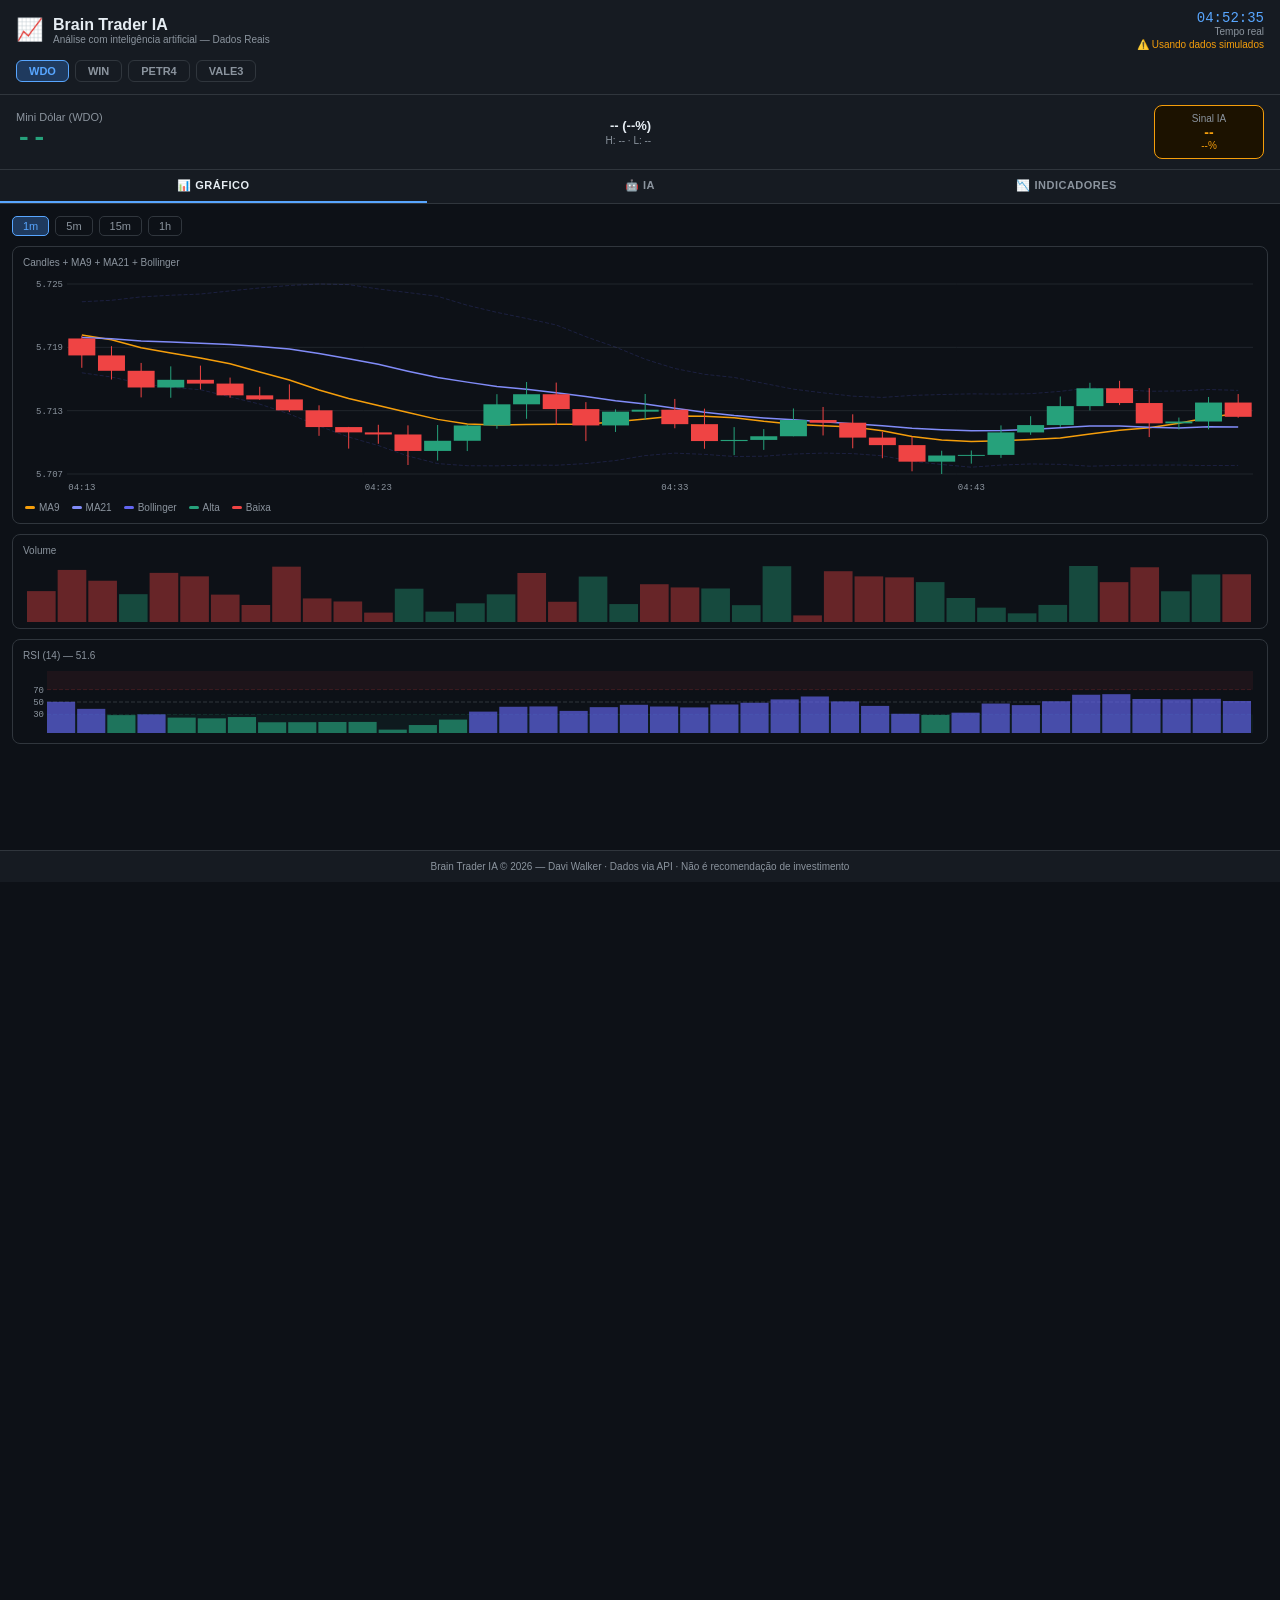
==== index.html @ 3c134b13 "Create index.html" ====
<!DOCTYPE html>
<html lang="pt-BR">
<head>
<meta charset="UTF-8">
<meta name="viewport" content="width=device-width, initial-scale=1.0">
<title>Brain Trader IA</title>
<style>
*{margin:0;padding:0;box-sizing:border-box;font-family:'Segoe UI',Arial,sans-serif;}
body{background:#0d1117;color:#e6edf3;min-height:100vh;display:flex;flex-direction:column;}

/* Header */
header{background:#161b22;border-bottom:1px solid #30363d;padding:10px 16px;}
.header-top{display:flex;align-items:center;justify-content:space-between;margin-bottom:10px;}
.logo{display:flex;align-items:center;gap:10px;}
.logo-title{font-weight:700;font-size:16px;}
.logo-sub{font-size:10px;color:#8b949e;}
.relogio{font-family:monospace;font-size:14px;color:#58a6ff;text-align:right;}
.relogio-sub{font-size:10px;color:#8b949e;}
.carregando{font-size:10px;color:#f59e0b;margin-top:2px;}

/* Ativos */
.ativos{display:flex;gap:6px;overflow-x:auto;padding-bottom:2px;}
.ativo-btn{padding:4px 12px;border-radius:6px;border:1px solid #30363d;background:transparent;color:#8b949e;font-size:11px;font-weight:600;cursor:pointer;white-space:nowrap;transition:all .15s;}
.ativo-btn.active{border-color:#58a6ff;background:#1f3a5e;color:#58a6ff;}

/* Preço */
.preco-bar{background:#161b22;border-bottom:1px solid #30363d;padding:10px 16px;display:flex;align-items:center;justify-content:space-between;flex-wrap:wrap;gap:8px;}
.preco-atual{font-size:26px;font-weight:800;font-family:monospace;}
.preco-diff{font-size:13px;font-weight:700;}
.preco-hl{font-size:10px;color:#8b949e;margin-top:2px;}
.sinal-badge{padding:7px 14px;border-radius:8px;text-align:center;border:1px solid;min-width:110px;}
.sinal-label{font-size:10px;color:#8b949e;}
.sinal-tipo{font-size:14px;font-weight:800;}
.sinal-forca{font-size:10px;}

/* Tabs */
.tabs{display:flex;border-bottom:1px solid #30363d;background:#161b22;}
.tab-btn{flex:1;padding:9px 4px;border:none;background:transparent;color:#8b949e;font-size:11px;font-weight:600;cursor:pointer;text-transform:uppercase;letter-spacing:.5px;border-bottom:2px solid transparent;transition:all .15s;}
.tab-btn.active{color:#e6edf3;border-bottom-color:#58a6ff;}

/* Content */
main{flex:1;padding:12px;overflow-y:auto;}
.tab-content{display:none;}
.tab-content.active{display:block;}

/* Chart */
.tf-row{display:flex;gap:6px;margin-bottom:10px;align-items:center;flex-wrap:wrap;}
.tf-btn{padding:3px 10px;border-radius:5px;border:1px solid #30363d;background:transparent;color:#8b949e;font-size:11px;cursor:pointer;transition:all .15s;}
.tf-btn.active{border-color:#58a6ff;background:#1f3a5e;color:#58a6ff;}
.chart-box{background:#0d1117;border-radius:8px;border:1px solid #30363d;padding:10px 6px 6px;margin-bottom:10px;}
.chart-title{font-size:10px;color:#8b949e;margin-bottom:6px;margin-left:4px;}
canvas{display:block;width:100%;}
.legend{display:flex;gap:12px;padding:4px 6px;flex-wrap:wrap;margin-top:4px;}
.leg-item{display:flex;align-items:center;gap:4px;font-size:10px;color:#8b949e;}
.leg-dot{width:10px;height:3px;border-radius:2px;display:inline-block;}

/* IA tab */
.sinal-card{border-radius:12px;padding:18px;text-align:center;border:2px solid;margin-bottom:12px;}
.sinal-main{font-size:36px;font-weight:900;letter-spacing:2px;margin:6px 0;}
.forca-bar-wrap{max-width:260px;margin:10px auto;}
.forca-label{display:flex;justify-content:space-between;font-size:10px;color:#8b949e;margin-bottom:4px;}
.forca-track{background:#21262d;border-radius:10px;height:8px;overflow:hidden;}
.forca-fill{height:100%;border-radius:10px;transition:width .5s;}
.sinal-motivo{font-size:11px;color:#8b949e;margin-top:8px;}

.entrada-grid{display:grid;grid-template-columns:1fr 1fr 1fr;gap:8px;margin-bottom:12px;}
.entrada-box{background:#161b22;border:1px solid #30363d;border-radius:10px;padding:12px;text-align:center;}
.entrada-label{font-size:10px;color:#8b949e;}
.entrada-val{font-size:13px;font-weight:700;font-family:monospace;margin-top:2px;}

.analise-card{background:#161b22;border:1px solid #30363d;border-radius:10px;padding:14px;margin-bottom:12px;}
.analise-title{font-weight:700;font-size:13px;margin-bottom:10px;}
.analise-row{display:flex;justify-content:space-between;border-bottom:1px solid #21262d;padding:7px 0;font-size:12px;}
.analise-row:last-child{border-bottom:none;}
.analise-key{color:#8b949e;}
.analise-val{font-weight:600;}

.aviso{background:#1c1200;border:1px solid #f59e0b40;border-radius:10px;padding:12px;}
.aviso-title{font-size:11px;color:#f59e0b;font-weight:600;margin-bottom:4px;}
.aviso-txt{font-size:11px;color:#8b949e;line-height:1.6;}

/* Indicadores tab */
.ind-title{font-weight:700;font-size:12px;color:#8b949e;text-transform:uppercase;letter-spacing:1px;margin-bottom:8px;}
.ind-row{background:#161b22;border:1px solid #30363d;border-radius:10px;padding:12px 14px;display:flex;align-items:center;justify-content:space-between;margin-bottom:8px;}
.ind-name{font-size:13px;font-weight:700;}
.ind-desc{font-size:11px;color:#8b949e;}
.ind-val{font-size:16px;font-weight:800;font-family:monospace;}
.sr-row{border-radius:10px;padding:12px 14px;display:flex;justify-content:space-between;align-items:center;margin-bottom:8px;border:1px solid;}

footer{background:#161b22;border-top:1px solid #30363d;padding:10px 16px;text-align:center;font-size:10px;color:#8b949e;}
</style>
</head>
<body>

<header>
  <div class="header-top">
    <div class="logo">
      <span style="font-size:22px">📈</span>
      <div>
        <div class="logo-title">Brain Trader IA</div>
        <div class="logo-sub">Análise com inteligência artificial — Dados Reais</div>
      </div>
    </div>
    <div>
      <div class="relogio" id="relogio">00:00:00</div>
      <div class="relogio-sub" style="text-align:right">Tempo real</div>
      <div class="carregando" id="status-api">Conectando...</div>
    </div>
  </div>
  <div class="ativos" id="ativos"></div>
</header>

<div class="preco-bar">
  <div>
    <div style="font-size:11px;color:#8b949e" id="ativo-label">Mini Dólar (WDO)</div>
    <div class="preco-atual" id="preco-atual" style="color:#26a17b">--</div>
  </div>
  <div style="text-align:right">
    <div class="preco-diff" id="preco-diff">-- (--%)</div>
    <div class="preco-hl" id="preco-hl">H: -- · L: --</div>
  </div>
  <div class="sinal-badge" id="sinal-badge" style="border-color:#f59e0b;background:#1c1200">
    <div class="sinal-label">Sinal IA</div>
    <div class="sinal-tipo" id="sinal-tipo" style="color:#f59e0b">--</div>
    <div class="sinal-forca" id="sinal-forca-top" style="color:#f59e0b">--%</div>
  </div>
</div>

<div class="tabs">
  <button class="tab-btn active" onclick="setTab('chart')">📊 Gráfico</button>
  <button class="tab-btn" onclick="setTab('ia')">🤖 IA</button>
  <button class="tab-btn" onclick="setTab('indicadores')">📉 Indicadores</button>
</div>

<main>

  <!-- GRÁFICO -->
  <div class="tab-content active" id="tab-chart">
    <div class="tf-row">
      <button class="tf-btn active" onclick="setTf(this,'1m')">1m</button>
      <button class="tf-btn" onclick="setTf(this,'5m')">5m</button>
      <button class="tf-btn" onclick="setTf(this,'15m')">15m</button>
      <button class="tf-btn" onclick="setTf(this,'1h')">1h</button>
      <span style="margin-left:auto;font-size:10px;color:#8b949e" id="candle-count"></span>
    </div>

    <div class="chart-box">
      <div class="chart-title">Candles + MA9 + MA21 + Bollinger</div>
      <canvas id="cvMain" height="220"></canvas>
      <div class="legend">
        <div class="leg-item"><span class="leg-dot" style="background:#f59e0b"></span>MA9</div>
        <div class="leg-item"><span class="leg-dot" style="background:#818cf8"></span>MA21</div>
        <div class="leg-item"><span class="leg-dot" style="background:#6366f1"></span>Bollinger</div>
        <div class="leg-item"><span class="leg-dot" style="background:#26a17b"></span>Alta</div>
        <div class="leg-item"><span class="leg-dot" style="background:#ef4444"></span>Baixa</div>
      </div>
    </div>

    <div class="chart-box">
      <div class="chart-title">Volume</div>
      <canvas id="cvVol" height="60"></canvas>
    </div>

    <div class="chart-box">
      <div class="chart-title" id="rsi-title">RSI (14) — --</div>
      <canvas id="cvRsi" height="70"></canvas>
    </div>
  </div>

  <!-- IA -->
  <div class="tab-content" id="tab-ia">
    <div class="sinal-card" id="sinal-card" style="border-color:#f59e0b;background:#1c1200">
      <div style="font-size:12px;color:#8b949e;margin-bottom:4px">SINAL DA IA</div>
      <div class="sinal-main" id="sinal-main" style="color:#f59e0b">⏸ AGUARDAR</div>
      <div class="forca-bar-wrap">
        <div class="forca-label"><span>Força do sinal</span><span id="sinal-forca-pct">0%</span></div>
        <div class="forca-track"><div class="forca-fill" id="forca-fill" style="width:0%;background:#f59e0b"></div></div>
      </div>
      <div class="sinal-motivo" id="sinal-motivo">Carregando dados da API...</div>
    </div>

    <div class="entrada-grid" id="entrada-grid" style="display:none">
      <div class="entrada-box">
        <div class="entrada-label">Entrada</div>
        <div class="entrada-val" id="entrada-val" style="color:#58a6ff">--</div>
      </div>
      <div class="entrada-box">
        <div class="entrada-label">Stop</div>
        <div class="entrada-val" id="stop-val" style="color:#ef4444">--</div>
      </div>
      <div class="entrada-box">
        <div class="entrada-label">Alvo</div>
        <div class="entrada-val" id="alvo-val" style="color:#26a17b">--</div>
      </div>
    </div>

    <div class="analise-card">
      <div class="analise-title">🧠 Análise Completa</div>
      <div class="analise-row"><span class="analise-key">Tendência MA</span><span class="analise-val" id="a-tendencia">--</span></div>
      <div class="analise-row"><span class="analise-key">RSI (14)</span><span class="analise-val" id="a-rsi">--</span></div>
      <div class="analise-row"><span class="analise-key">MACD</span><span class="analise-val" id="a-macd">--</span></div>
      <div class="analise-row"><span class="analise-key">Bollinger</span><span class="analise-val" id="a-boll">--</span></div>
      <div class="analise-row"><span class="analise-key">Candle</span><span class="analise-val" id="a-candle">--</span></div>
      <div class="analise-row"><span class="analise-key">Volume</span><span class="analise-val" id="a-vol">--</span></div>
    </div>

    <div class="aviso">
      <div class="aviso-title">⚠ Aviso de risco</div>
      <div class="aviso-txt">Esta análise é gerada por algoritmos. Nunca opere sem gerenciamento de risco. Use stop loss sempre. Resultados passados não garantem resultados futuros.</div>
    </div>
  </div>

  <!-- INDICADORES -->
  <div class="tab-content" id="tab-indicadores">
    <div class="ind-title">Indicadores Técnicos</div>
    <div id="ind-lista"></div>
    <div class="ind-title" style="margin-top:8px">Suporte & Resistência</div>
    <div id="sr-lista"></div>
  </div>

</main>

<footer>Brain Trader IA © 2026 — Davi Walker · Dados via API · Não é recomendação de investimento</footer>

<script>
// ========== SUA CHAVE API ==========
const API_KEY = "f2c71f3ac827461787c0cf240d6b9314";

// ========== CONFIGURAÇÃO DOS ATIVOS ==========
const ATIVOS=[
  {id:"WDO",label:"Mini Dólar (WDO)",ticker:"WDOH26",base:5.72,step:0.0005,tipo:"derivativo"},
  {id:"WIN",label:"Mini Índice (WIN)",ticker:"WINM26",base:132500,step:50,tipo:"derivativo"},
  {id:"PETR4",label:"PETR4",ticker:"PETR4.SA",base:38.5,step:0.05,tipo:"acao"},
  {id:"VALE3",label:"VALE3",ticker:"VALE3.SA",base:62.3,step:0.05,tipo:"acao"},
];

let ativoIdx=0, candles=[], sinal=null, tempoGrafico='1m', apiTipo='brapi';

// ========== BUSCAR DADOS REAIS NA API ==========
async function buscarDadosAPI(){
  const ativo=ATIVOS[ativoIdx];
  const statusEl=document.getElementById('status-api');
  statusEl.textContent='Buscando dados...'; statusEl.style.color='#58a6ff';

  try{
    // Opção 1: Brapi.dev (melhor para B3)
    if(apiTipo==='brapi'){
      const res=await fetch(`https://brapi.dev/api/quote/${ativo.ticker}?interval=1m&range=1d&token=${API_KEY}`);
      if(!res.ok) throw new Error(`Erro API: ${res.status}`);
      const dados=await res.json();
      if(!dados.results||!dados.results[0]) throw new Error('Sem dados para esse ativo');
      
      const historico=dados.results[0].historicalDataPrice||[];
      candles=historico.map(d=>({
        time:new Date(d.date*1000).toLocaleTimeString("pt-BR",{hour:'2-digit',minute:'2-digit'}),
        open:d.open,high:d.high,low:d.low,close:d.close,volume:d.volume,
        ma9:0,ma21:0,rsi:50,macd:0,signal:0,bb_upper:0,bb_lower:0,bb_mid:0
      }));
    }
    // Opção 2: Alpha Vantage (sua chave)
    else{
      const res=await fetch(`https://www.alphavantage.co/query?function=TIME_SERIES_INTRADAY&symbol=${ativo.ticker}&interval=1min&apikey=${API_KEY}&outputsize=compact`);
      if(!res.ok) throw new Error(`Erro API: ${res.status}`);
      const dados=await res.json();
      if(dados['Note']||dados['Information']) throw new Error(dados['Note']||dados['Information']);
      
      const serie=dados['Time Series (1min)'];
      if(!serie) throw new Error('Sem dados de intraday');
      
      candles=Object.entries(serie).map(([hora,d])=>({
        time:hora.split(' ')[1].substring(0,5),
        open:parseFloat(d['1. open']),
        high:parseFloat(d['2. high']),
        low:parseFloat(d['3. low']),
        close:parseFloat(d['4. close']),
        volume:parseInt(d['5. volume']),
        ma9:0,ma21:0,rsi:50,macd:0,signal:0,bb_upper:0,bb_lower:0,bb_mid:0
      })).reverse();
    }

    candles=calcIndicadores(candles.slice(-60));
    sinal=analisarIA(candles);
    statusEl.textContent='✅ Dados atualizados'; statusEl.style.color='#26a17b';
    renderAll();
  }catch(erro){
    console.warn('Erro na API, usando dados simulados:',erro.message);
    statusEl.textContent='⚠️ Usando dados simulados'; statusEl.style.color='#f59e0b';
    candles=gerarCandles(ativo.base,ativo.step);
    sinal=analisarIA(candles);
    renderAll();
  }
}

// ========== FUNÇÕES ORIGINAIS (CÁLCULOS E DESENHOS) ==========
function gerarCandles(base,step,n=60){
  const arr=[];let preco=base;const now=Date.now();
  for(let i=n;i>=0;i--){
    const vol=(Math.random()-0.48)*step*8;
    const open=preco,close=open+vol;
    const high=Math.max(open,close)+Math.random()*step*3;
    const low=Math.min(open,close)-Math.random()*step*3;
    const t=new Date(now-i*60000);
    arr.push({time:t.toTimeString().slice(0,5),open,high,low,close,volume:Math.floor(200+Math.random()*1800),ma9:0,ma21:0,rsi:50,macd:0,signal:0,bb_upper:0,bb_lower:0,bb_mid:0});
    preco=close;
  }
  return calcIndicadores(arr);
}

function calcIndicadores(c){
  for(let i=0;i<c.length;i++){
    if(i>=8) c[i].ma9=c.slice(i-8,i+1).reduce((s,x)=>s+x.close,0)/9;
    if(i>=20)c[i].ma21=c.slice(i-20,i+1).reduce((s,x)=>s+x.close,0)/21;
  }
  for(let i=14;i<c.length;i++){
    let g=0,l=0;
    for(let j=i-13;j<=i;j++){const d=c[j].close-c[j>0?j-1:0].close;if(d>0)g+=d;else l-=d;}
    c[i].rsi=100-100/(1+g/(l||0.001));
  }
  const ema=(arr,p)=>{const k=2/(p+1);let e=arr[0];return arr.map(v=>{e=v*k+e*(1-k);return e;});};
  const cl=c.map(x=>x.close);
  const e12=ema(cl,12),e26=ema(cl,26);
  const ml=e12.map((v,i)=>v-e26[i]),sl=ema(ml,9);
  c.forEach((x,i)=>{x.macd=ml[i];x.signal=sl[i];});
  for(let i=20;i<c.length;i++){
    const s=c.slice(i-19,i+1).map(x=>x.close);
    const mid=s.reduce((a,v)=>a+v,0)/20;
    const std=Math.sqrt(s.reduce((a,v)=>a+(v-mid)**2,0)/20);
    c[i].bb_mid=mid;c[i].bb_upper=mid+2*std;c[i].bb_lower=mid-2*std;
  }
  return c;
}

function analisarIA(c){
  const u=c[c.length-1],p=c[c.length-2]||u;
  let score=0;const mot=[];
  if(u.ma9>u.ma21&&p.ma9<=p.ma21){score+=30;mot.push("Cruzamento altista MA9×MA21");}
  else if(u.ma9<u.ma21&&p.ma9>=p.ma21){score-=30;mot.push("Cruzamento baixista MA9×MA21");}
  else if(u.ma9>u.ma21){score+=10;mot.push("MA9 acima da MA21");}
  else{score-=10;mot.push("MA9 abaixo da MA21");}
  if(u.rsi<30){score+=25;mot.push(`RSI ${u.rsi.toFixed(1)} — sobrevendido`);}
  else if(u.rsi>70){score-=25;mot.push(`RSI ${u.rsi.toFixed(1)} — sobrecomprado`);}
  else if(u.rsi>50){score+=8;mot.push(`RSI ${u.rsi.toFixed(1)} — momentum altista`);}
  else{score-=8;mot.push(`RSI ${u.rsi.toFixed(1)} — momentum baixista`);}
  if(u.macd>u.signal&&p.macd<=p.signal){score+=20;mot.push("MACD cruzou acima da signal");}
  if(u.macd<u.signal&&p.macd>=p.signal){score-=20;mot.push("MACD cruzou abaixo da signal");}
  if(u.close<u.bb_lower&&u.bb_lower>0){score+=15;mot.push("Preço na banda inferior");}
  if(u.close>u.bb_upper&&u.bb_upper>0){score-=15;mot.push("Preço na banda superior");}
  const corpo=Math.abs(u.close-u.open),sombra=u.high-u.low;
  if(u.close>u.open&&corpo>sombra*.6){score+=10;mot.push("Candle de alta forte");}
  if(u.close<u.open&&corpo>sombra*.6){score-=10;mot.push("Candle de baixa forte");}
  const forca=Math.min(Math.abs(score),100);
  const step=Math.max(u.high-u.low,ativo.step*2);
  if(score>=25)return{tipo:"COMPRA",forca,motivo:mot.slice(0,3).join(" · "),entrada:u.close,stop:u.close-step*2,alvo:u.close+step*3};
  if(score<=-25)return{tipo:"VENDA",forca,motivo:mot.slice(0,3).join(" · "),entrada:u.close,stop:u.close+step*2,alvo:u.close-step*3};
  return{tipo:"AGUARDAR",forca,motivo:mot.slice(0,2).join(" · "),entrada:u.close,stop:0,alvo:0};
}

function desenharMain(){
  const cv=document.getElementById("cvMain");
  cv.width=cv.offsetWidth||360;
  const ctx=cv.getContext("2d");
  const d=candles.slice(-40);
  const W=cv.width,H=cv.height||220;
  ctx.clearRect(0,0,W,H);
  if(!d.length) return;
  const prices=d.flatMap(c=>[c.high,c.low,c.ma9||c.close,c.ma21||c.close,c.bb_upper||c.close,c.bb_lower||c.close]).filter(v=>v>0);
  const minP=Math.min(...prices),maxP=Math.max(...prices);
  const range=maxP-minP||1;
  const pad={t:10,b:20,l:48,r:8};
  const cW=W-pad.l-pad.r,cH=H-pad.t-pad.b;
  const toY=v=>pad.t+cH-(v-minP)/range*cH;
  const bw=Math.max(2,Math.floor(cW/d.length)-2);
  const bx=i=>pad.l+i*(cW/d.length)+cW/d.length/2;

  ctx.strokeStyle="#21262d";ctx.lineWidth=1;
  for(let i=0;i<4;i++){const y=pad.t+i*cH/3;ctx.beginPath();ctx.moveTo(pad.l,y);ctx.lineTo(W-pad.r,y);ctx.stroke();}

  ctx.beginPath();ctx.strokeStyle="#6366f130";ctx.lineWidth=1;ctx.setLineDash([4,2]);
  d.forEach((c,i)=>{if(c.bb_upper>0){const x=bx(i),y=toY(c.bb_upper);i===0||!d[i-1].bb_upper?ctx.moveTo(x,y):ctx.lineTo(x,y);}});
  ctx.stroke();
  ctx.beginPath();
  d.forEach((c,i)=>{if(c.bb_lower>0){const x=bx(i),y=toY(c.bb_lower);i===0||!d[i-1].bb_lower?ctx.moveTo(x,y):ctx.lineTo(x,y);}});
  ctx.stroke();
  ctx.setLineDash([]);

  ctx.beginPath();ctx.strokeStyle="#f59e0b";ctx.lineWidth=1.5;
  d.forEach((c,i)=>{if(c.ma9>0){const x=bx(i),y=toY(c.ma9);i===0?ctx.moveTo(x,y):ctx.lineTo(x,y);}});
  ctx.stroke();
  ctx.beginPath();ctx.strokeStyle="#818cf8";ctx.lineWidth=1.5;
  d.forEach((c,i)=>{if(c.ma21>0){const x=bx(i),y=toY(c.ma21);i===0?ctx.moveTo(x,y):ctx.lineTo(x,y);}});
  ctx.stroke();

  d.forEach((c,i)=>{
    const alta=c.close>=c.open;
    const cor=alta?"#26a17b":"#ef4444";
    const x=bx(i);
    const yH=toY(c.high),yL=toY(c.low);
    const yO=toY(c.open),yC=toY(c.close);
    ctx.strokeStyle=cor;ctx.lineWidth=1;
    ctx.beginPath();ctx.moveTo(x,yH);ctx.lineTo(x,yL);ctx.stroke();
    ctx.fillStyle=cor;
    const bodyY=Math.min(yO,yC),bodyH=Math.max(Math.abs(yC-yO),1);
    ctx.fillRect(x-bw/2,bodyY,bw,bodyH);
  });

  ctx.fillStyle="#8b949e";ctx.font="9px monospace";ctx.textAlign="right";
  const ativo=ATIVOS[ativoIdx];
  for(let i=0;i<=3;i++){
    const v=minP+range*i/3;
    ctx.fillText(v.toFixed(ativo.step<1?3:0),pad.l-4,pad.t+cH-i*cH/3+3);
  }
  ctx.textAlign="center";
  d.forEach((c,i)=>{if(i%10===0)ctx.fillText(c.time,bx(i),H-4);});
}

function desenharVol(){
  const cv=document.getElementById("cvVol");
  cv.width=cv.offsetWidth||360;
  const ctx=cv.getContext("2d"),d=candles.slice(-40);
  const W=cv.width,H=cv.height||60;
  ctx.clearRect(0,0,W,H);
  if(!d.length) return;
  const maxV=Math.max(...d.map(c=>c.volume))||1;
  const pad={l:8,r:8};const cW=W-pad.l-pad.r;
  d.forEach((c,i)=>{
    const x=pad.l+i*(cW/d.length);
    const bw=Math.max(1,cW/d.length-2);
    const bh=c.volume/maxV*(H-4);
    ctx.fillStyle=c.close>=c.open?"#26a17b66":"#ef444466";
    ctx.fillRect(x,H-bh,bw,bh);
  });
}

function desenharRsi(){
  const cv=document.getElementById("cvRsi");
  cv.width=cv.offsetWidth||360;
  const ctx=cv.getContext("2d"),d=candles.slice(-40);
  const W=cv.width,H=cv.height||70;
  ctx.clearRect(0,0,W,H);
  if(!d.length) return;
  const pad={l:28,r:8,t:4,b:4};
  const cW=W-pad.l-pad.r,cH=H-pad.t-pad.b;
  const toY=v=>pad.t+cH-(v/100)*cH;

  ctx.fillStyle="#ef444412";ctx.fillRect(pad.l,pad.t,cW,toY(70)-pad.t);
  ctx.fillStyle="#26a17b12";ctx.fillRect(pad.l,toY(30),cW,cH-(toY(30)-pad.t));

  [30,50,70].forEach(v=>{
    ctx.strokeStyle=v===50?"#30363d":"#ef444430";if(v===30)ctx.strokeStyle="#26a17b30";
    ctx.lineWidth=1;ctx.setLineDash([4,2]);
    ctx.beginPath();ctx.moveTo(pad.l,toY(v));ctx.lineTo(W-pad.r,toY(v));ctx.stroke();
  });
  ctx.setLineDash([]);

  const bw=Math.max(1,cW/d.length-2);
  d.forEach((c,i)=>{
    const x=pad.l+i*(cW/d.length);
    const cor=c.rsi>70?"#ef4444":c.rsi<30?"#26a17b":"#6366f1";
    const y=toY(c.rsi),bh=H-pad.b-y;
    ctx.fillStyle=cor+"aa";ctx.fillRect(x,y,bw,bh);
  });

  ctx.fillStyle="#8b949e";ctx.font="9px monospace";ctx.textAlign="right";
  [30,50,70].forEach(v=>ctx.fillText(v,pad.l-3,toY(v)+3));

  const last=candles[candles.length-1];
  document.getElementById("rsi-title").textContent=`RSI (14) — ${last?last.rsi.toFixed(1):"--"}`;
}

function atualizarPreco(){
  const ativo=ATIVOS[ativoIdx];
  const last=candles[candles.length-1];
  const prev=candles[candles.length-2]||last;
  if(!last)return;
  const dp=ativo.step<1?4:0;
  const diff=prev?last.close-prev.close:0;
  const pct=prev?((diff/prev.close)*100):0;
  const alta=diff>=0;
  document.getElementById("ativo-label").textContent=ativo.label;
  document.getElementById("preco-atual").textContent=last.close.toFixed(dp);
  document.getElementById("preco-atual").style.color=alta?"#26a17b":"#ef4444";
  document.getElementById("preco-diff").textContent=`${alta?"▲":"▼"} ${Math.abs(diff).toFixed(dp)} (${alta?"+":""}${pct.toFixed(2)}%)`;
  document.getElementById("preco-diff").style.color=alta?"#26a17b":"#ef4444";
  document.getElementById("preco-hl").textContent=`H: ${last.high.toFixed(dp)} · L: ${last.low.toFixed(dp)}`;
  document.getElementById("candle-count").textContent=`${Math.min(candles.length,40)} candles`;
}

function atualizarSinal(){
  if(!sinal)return;
  const cor=sinal.tipo==="COMPRA"?"#26a17b":sinal.tipo==="VENDA"?"#ef4444":"#f59e0b";
  const bg=sinal.tipo==="COMPRA"?"#052e1c":sinal.tipo==="VENDA"?"#1f0a0a":"#1c1200";
  const txt=sinal.tipo==="COMPRA"?"⬆ COMPRA":sinal.tipo==="VENDA"?"⬇ VENDA":"⏸ AGUARDAR";

  document.getElementById("sinal-badge").style.borderColor=cor;
  document.getElementById("sinal-badge").style.background=bg;
  document.getElementById("sinal-tipo").textContent=sinal.tipo;
  document.getElementById("sinal-tipo").style.color=cor;
  document.getElementById("sinal-forca-top").textContent=sinal.forca+"%";
  document.getElementById("sinal-forca-top").style.color=cor;

  document.getElementById("sinal-card").style.borderColor=cor;
  document.getElementById("sinal-card").style.background=bg;
  document.getElementById("sinal-main").textContent=txt;
  document.getElementById("sinal-main").style.color=cor;
  document.getElementById("sinal-forca-pct").textContent=sinal.forca+"%";
  document.getElementById("forca-fill").style.width=sinal.forca+"%";
  document.getElementById("forca-fill").style.background=cor;
  document.getElementById("sinal-motivo").textContent=sinal.motivo;

  const ativo=ATIVOS[ativoIdx];const dp=ativo.step<1?4:0;
  const grid=document.getElementById("entrada-grid");
  grid.style.display=sinal.tipo!=="AGUARDAR"?"grid":"none";
  document.getElementById("entrada-val").textContent=sinal.entrada.toFixed(dp);
  document.getElementById("stop-val").textContent=sinal.stop.toFixed(dp);
  document.getElementById("alvo-val").textContent=sinal.alvo.toFixed(dp);
}

function atualizarAnalise(){
  const last=candles[candles.length-1];if(!last)return;
  const set=(id,txt,cor)=>{const el=document.getElementById(id);el.textContent=txt;el.style.color=cor;};
  set("a-tendencia",last.ma9>last.ma21?"ALTA ▲":"BAIXA ▼",last.ma9>last.ma21?"#26a17b":"#ef4444");
  set("a-rsi",`${last.rsi.toFixed(1)} — ${last.rsi>70?"Sobrecomprado":last.rsi<30?"Sobrevendido":"Neutro"}`,last.rsi>70?"#ef4444":last.rsi<30?"#26a17b":"#f59e0b");
  set("a-macd",last.macd>last.signal?"Acima da signal ▲":"Abaixo da signal ▼",last.macd>last.signal?"#26a17b":"#ef4444");
  set("a-boll",last.close>last.bb_upper?"Acima da banda":last.close<last.bb_lower?"Abaixo da banda":"Dentro das bandas",last.close>last.bb_upper?"#ef4444":last.close<last.bb_lower?"#26a17b":"#8b949e");
  set("a-candle",last.close>last.open?"Alta 🟢":"Baixa 🔴",last.close>last.open?"#26a17b":"#ef4444");
  set("a-vol",last.volume>100000?"Alto 🔊":"Baixo 🔇",last.volume>100000?"#58a6ff":"#8b949e");
}

function atualizarIndicadores(){
  const last=candles[candles.length-1];if(!last)return;
  const ativo=ATIVOS[ativoIdx];const dp=ativo.step<1?4:0;
  const itens=[
    {nome:"MA 9",val:last.ma9?last.ma9.toFixed(dp):"--",desc:"Média Móvel Rápida",cor:"#f59e0b"},
    {nome:"MA 21",val:last.ma21?last.ma21.toFixed(dp):"--",desc:"Média Móvel Lenta",cor:"#818cf8"},
    {nome:"RSI 14",val:last.rsi.toFixed(1),desc:last.rsi>70?"Sobrecomprado":last.rsi<30?"Sobrevendido":"Neutro",cor:last.rsi>70?"#ef4444":last.rsi<30?"#26a17b":"#8b949e"},
    {nome:"MACD",val:last.macd.toFixed(5),desc:"MACD Line",cor:last.macd>=0?"#26a17b":"#ef4444"},
    {nome:"Signal",val:last.signal.toFixed(5),desc:"Signal Line",cor:"#f59e0b"},
    {nome:"BB Upper",val:last.bb_upper?last.bb_upper.toFixed(dp):"--",desc:"Banda Superior",cor:"#6366f1"},
    {nome:"BB Mid",val:last.bb_mid?last.bb_mid.toFixed(dp):"--",desc:"Banda Média",cor:"#6366f1"},
    {nome:"BB Lower",val:last.bb_lower?last.bb_lower.toFixed(dp):"--",desc:"Banda Inferior",cor:"#6366f1"},
    {nome:"Volume",val:last.volume.toLocaleString("pt-BR"),desc:last.volume>100000?"Alto":"Baixo",cor:"#58a6ff"},
  ];
  document.getElementById("ind-lista").innerHTML=itens.map(it=>`
    <div class="ind-row">
      <div><div class="ind-name">${it.nome}</div><div class="ind-desc">${it.desc}</div></div>
      <div class="ind-val" style="color:${it.cor}">${it.val}</div>
    </div>`).join("");

  const prices=candles.slice(-20).map(c=>c.close);
  const sup=Math.min(...prices).toFixed(dp),res=Math.max(...prices).toFixed(dp);
  document.getElementById("sr-lista").innerHTML=`
    <div class="sr-row" style="border-color:#26a17b40;background:#052e1c1a">
      <span>🟢 Suporte</span><span class="ind-val" style="color:#26a17b">${sup}</span>
    </div>
    <div class="sr-row" style="border-color:#ef444440;background:#1f0a0a1a">
      <span>🔴 Resistência</span><span class="ind-val" style="color:#ef4444">${res}</span>
    </div>`;
}

function renderAll(){
  atualizarPreco();
  desenharMain();desenharVol();desenharRsi();
  atualizarSinal();atualizarAnalise();atualizarIndicadores();
}

function setTab(id){
  document.querySelectorAll(".tab-content").forEach(el=>el.classList.remove("active"));
  document.querySelectorAll(".tab-btn").forEach(el=>el.classList.remove("active"));
  document.getElementById("tab-"+id).classList.add("active");
  event.target.classList.add("active");
  if(id==="chart"){desenharMain();desenharVol();desenharRsi();}
}

function setTf(btn,tf){
  document.querySelectorAll(".tf-btn").forEach(b=>b.classList.remove("active"));
  btn.classList.add("active");
  tempoGrafico=tf;
  buscarDadosAPI();
}

const ativosEl=document.getElementById("ativos");
ATIVOS.forEach((a,i)=>{
  const btn=document.createElement("button");
  btn.className="ativo-btn"+(i===0?" active":"");
  btn.textContent=a.id;
  btn.onclick=()=>{
    ativoIdx=i;
    document.querySelectorAll(".ativo-btn").forEach(b=>b.classList.remove("active"));
    btn.classList.add("active");
    buscarDadosAPI();
  };
  ativosEl.appendChild(btn);
});

setInterval(()=>document.getElementById("relogio").textContent=new Date().toLocaleTimeString("pt-BR"),1000);
setInterval(buscarDadosAPI, 60000); // Atualiza a cada 1 minuto

window.addEventListener("resize",()=>{desenharMain();desenharVol();desenharRsi();});

// Inicializar
buscarDadosAPI();
</script>
</body>
</html>
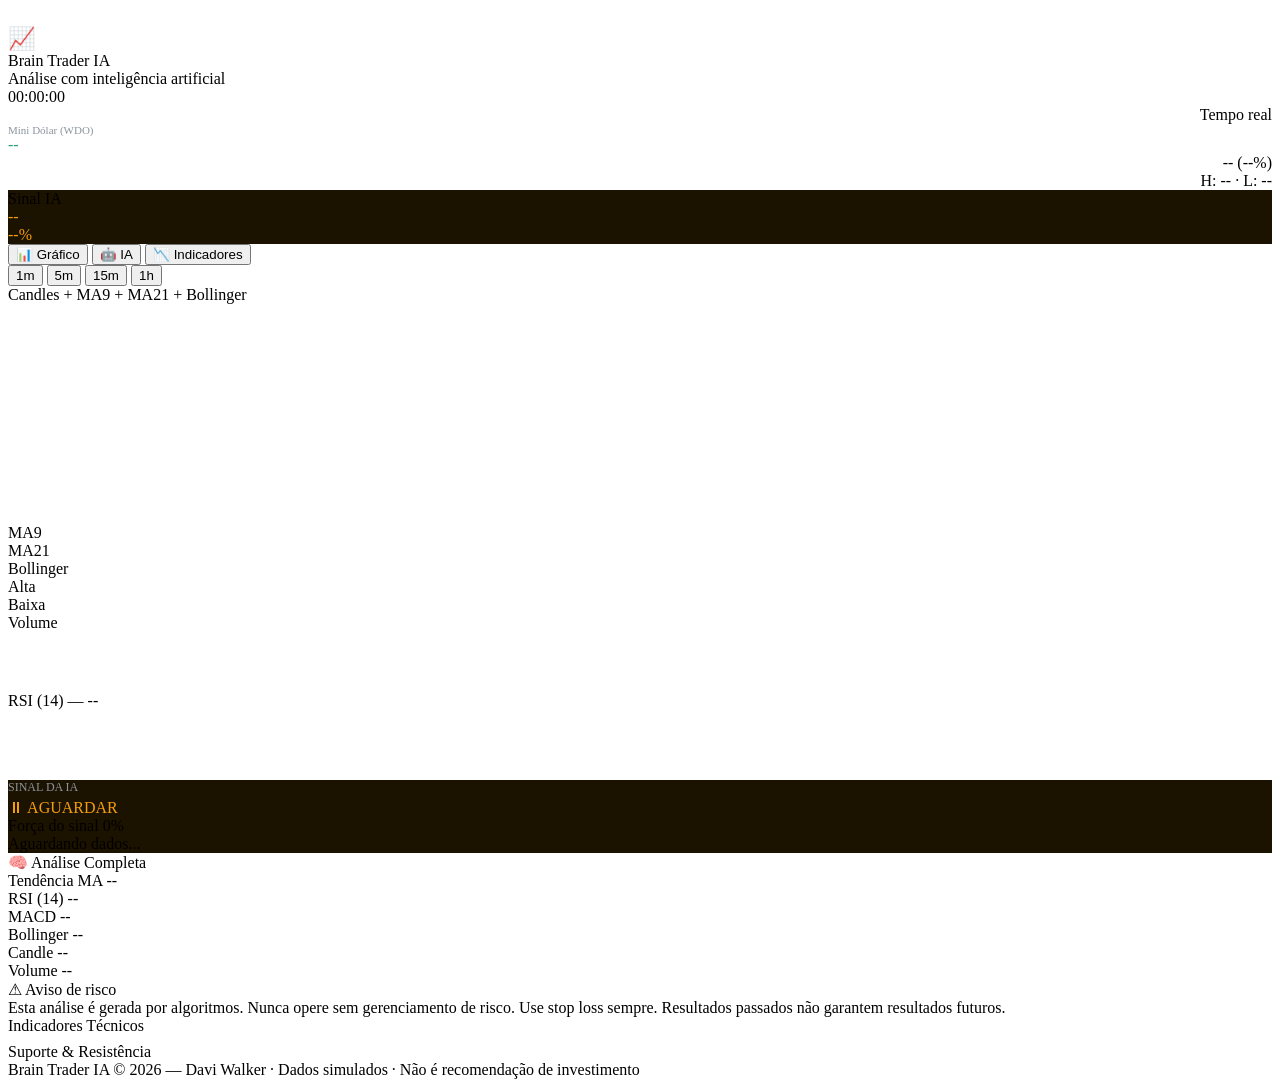
==== commit f5190365: "Update index.html" ====
--- a/index.html
+++ b/index.html
@@ -1,608 +1,460 @@
 
-
-  
-<!DOCTYPE html>
+ <!DOCTYPE html>
 <html lang="pt-BR">
 <head>
 <meta charset="UTF-8">
 <meta name="viewport" content="width=device-width, initial-scale=1.0">
+
 <title>Brain Trader IA</title>
-<style>
-*{margin:0;padding:0;box-sizing:border-box;font-family:'Segoe UI',Arial,sans-serif;}
-body{background:#0d1117;color:#e6edf3;min-height:100vh;display:flex;flex-direction:column;}
-
-/* Header */
-header{background:#161b22;border-bottom:1px solid #30363d;padding:10px 16px;}
-.header-top{display:flex;align-items:center;justify-content:space-between;margin-bottom:10px;}
-.logo{display:flex;align-items:center;gap:10px;}
-.logo-title{font-weight:700;font-size:16px;}
-.logo-sub{font-size:10px;color:#8b949e;}
-.relogio{font-family:monospace;font-size:14px;color:#58a6ff;text-align:right;}
-.relogio-sub{font-size:10px;color:#8b949e;}
-.carregando{font-size:10px;color:#f59e0b;margin-top:2px;}
-
-/* Ativos */
-.ativos{display:flex;gap:6px;overflow-x:auto;padding-bottom:2px;}
-.ativo-btn{padding:4px 12px;border-radius:6px;border:1px solid #30363d;background:transparent;color:#8b949e;font-size:11px;font-weight:600;cursor:pointer;white-space:nowrap;transition:all .15s;}
-.ativo-btn.active{border-color:#58a6ff;background:#1f3a5e;color:#58a6ff;}
-
-/* Preço */
-.preco-bar{background:#161b22;border-bottom:1px solid #30363d;padding:10px 16px;display:flex;align-items:center;justify-content:space-between;flex-wrap:wrap;gap:8px;}
-.preco-atual{font-size:26px;font-weight:800;font-family:monospace;}
-.preco-diff{font-size:13px;font-weight:700;}
-.preco-hl{font-size:10px;color:#8b949e;margin-top:2px;}
-.sinal-badge{padding:7px 14px;border-radius:8px;text-align:center;border:1px solid;min-width:110px;}
-.sinal-label{font-size:10px;color:#8b949e;}
-.sinal-tipo{font-size:14px;font-weight:800;}
-.sinal-forca{font-size:10px;}
-
-/* Tabs */
-.tabs{display:flex;border-bottom:1px solid #30363d;background:#161b22;}
-.tab-btn{flex:1;padding:9px 4px;border:none;background:transparent;color:#8b949e;font-size:11px;font-weight:600;cursor:pointer;text-transform:uppercase;letter-spacing:.5px;border-bottom:2px solid transparent;transition:all .15s;}
-.tab-btn.active{color:#e6edf3;border-bottom-color:#58a6ff;}
-
-/* Content */
-main{flex:1;padding:12px;overflow-y:auto;}
-.tab-content{display:none;}
-.tab-content.active{display:block;}
-
-/* Chart */
-.tf-row{display:flex;gap:6px;margin-bottom:10px;align-items:center;flex-wrap:wrap;}
-.tf-btn{padding:3px 10px;border-radius:5px;border:1px solid #30363d;background:transparent;color:#8b949e;font-size:11px;cursor:pointer;transition:all .15s;}
-.tf-btn.active{border-color:#58a6ff;background:#1f3a5e;color:#58a6ff;}
-.chart-box{background:#0d1117;border-radius:8px;border:1px solid #30363d;padding:10px 6px 6px;margin-bottom:10px;}
-.chart-title{font-size:10px;color:#8b949e;margin-bottom:6px;margin-left:4px;}
-canvas{display:block;width:100%;}
-.legend{display:flex;gap:12px;padding:4px 6px;flex-wrap:wrap;margin-top:4px;}
-.leg-item{display:flex;align-items:center;gap:4px;font-size:10px;color:#8b949e;}
-.leg-dot{width:10px;height:3px;border-radius:2px;display:inline-block;}
-
-/* IA tab */
-.sinal-card{border-radius:12px;padding:18px;text-align:center;border:2px solid;margin-bottom:12px;}
-.sinal-main{font-size:36px;font-weight:900;letter-spacing:2px;margin:6px 0;}
-.forca-bar-wrap{max-width:260px;margin:10px auto;}
-.forca-label{display:flex;justify-content:space-between;font-size:10px;color:#8b949e;margin-bottom:4px;}
-.forca-track{background:#21262d;border-radius:10px;height:8px;overflow:hidden;}
-.forca-fill{height:100%;border-radius:10px;transition:width .5s;}
-.sinal-motivo{font-size:11px;color:#8b949e;margin-top:8px;}
-
-.entrada-grid{display:grid;grid-template-columns:1fr 1fr 1fr;gap:8px;margin-bottom:12px;}
-.entrada-box{background:#161b22;border:1px solid #30363d;border-radius:10px;padding:12px;text-align:center;}
-.entrada-label{font-size:10px;color:#8b949e;}
-.entrada-val{font-size:13px;font-weight:700;font-family:monospace;margin-top:2px;}
-
-.analise-card{background:#161b22;border:1px solid #30363d;border-radius:10px;padding:14px;margin-bottom:12px;}
-.analise-title{font-weight:700;font-size:13px;margin-bottom:10px;}
-.analise-row{display:flex;justify-content:space-between;border-bottom:1px solid #21262d;padding:7px 0;font-size:12px;}
-.analise-row:last-child{border-bottom:none;}
-.analise-key{color:#8b949e;}
-.analise-val{font-weight:600;}
-
-.aviso{background:#1c1200;border:1px solid #f59e0b40;border-radius:10px;padding:12px;}
-.aviso-title{font-size:11px;color:#f59e0b;font-weight:600;margin-bottom:4px;}
-.aviso-txt{font-size:11px;color:#8b949e;line-height:1.6;}
-
-/* Indicadores tab */
-.ind-title{font-weight:700;font-size:12px;color:#8b949e;text-transform:uppercase;letter-spacing:1px;margin-bottom:8px;}
-.ind-row{background:#161b22;border:1px solid #30363d;border-radius:10px;padding:12px 14px;display:flex;align-items:center;justify-content:space-between;margin-bottom:8px;}
-.ind-name{font-size:13px;font-weight:700;}
-.ind-desc{font-size:11px;color:#8b949e;}
-.ind-val{font-size:16px;font-weight:800;font-family:monospace;}
-.sr-row{border-radius:10px;padding:12px 14px;display:flex;justify-content:space-between;align-items:center;margin-bottom:8px;border:1px solid;}
-
-footer{background:#161b22;border-top:1px solid #30363d;padding:10px 16px;text-align:center;font-size:10px;color:#8b949e;}
-</style>
+
+<link rel="stylesheet" href="style.css">
+
 </head>
+
 <body>
 
 <header>
-  <div class="header-top">
-    <div class="logo">
-      <span style="font-size:22px">📈</span>
-      <div>
-        <div class="logo-title">Brain Trader IA</div>
-        <div class="logo-sub">Análise com inteligência artificial — Dados Reais</div>
-      </div>
-    </div>
-    <div>
-      <div class="relogio" id="relogio">00:00:00</div>
-      <div class="relogio-sub" style="text-align:right">Tempo real</div>
-      <div class="carregando" id="status-api">Conectando...</div>
-    </div>
-  </div>
-  <div class="ativos" id="ativos"></div>
+
+<div class="header-top">
+
+<div class="logo">
+
+<span style="font-size:22px">📈</span>
+
+<div>
+<div class="logo-title">Brain Trader IA</div>
+<div class="logo-sub">Análise com inteligência artificial</div>
+</div>
+
+</div>
+
+
+<div>
+
+<div class="relogio" id="relogio">
+00:00:00
+</div>
+
+<div class="relogio-sub" style="text-align:right">
+Tempo real
+</div>
+
+</div>
+
+</div>
+
+
+<div class="ativos" id="ativos"></div>
+
 </header>
 
+
+
 <div class="preco-bar">
-  <div>
-    <div style="font-size:11px;color:#8b949e" id="ativo-label">Mini Dólar (WDO)</div>
-    <div class="preco-atual" id="preco-atual" style="color:#26a17b">--</div>
-  </div>
-  <div style="text-align:right">
-    <div class="preco-diff" id="preco-diff">-- (--%)</div>
-    <div class="preco-hl" id="preco-hl">H: -- · L: --</div>
-  </div>
-  <div class="sinal-badge" id="sinal-badge" style="border-color:#f59e0b;background:#1c1200">
-    <div class="sinal-label">Sinal IA</div>
-    <div class="sinal-tipo" id="sinal-tipo" style="color:#f59e0b">--</div>
-    <div class="sinal-forca" id="sinal-forca-top" style="color:#f59e0b">--%</div>
-  </div>
-</div>
+
+<div>
+
+<div style="font-size:11px;color:#8b949e" id="ativo-label">
+Mini Dólar (WDO)
+</div>
+
+<div class="preco-atual" id="preco-atual" style="color:#26a17b">
+--
+</div>
+
+</div>
+
+
+<div style="text-align:right">
+
+<div class="preco-diff" id="preco-diff">
+-- (--%)
+</div>
+
+<div class="preco-hl" id="preco-hl">
+H: -- · L: --
+</div>
+
+</div>
+
+
+<div class="sinal-badge" id="sinal-badge" style="border-color:#f59e0b;background:#1c1200">
+
+<div class="sinal-label">
+Sinal IA
+</div>
+
+<div class="sinal-tipo" id="sinal-tipo" style="color:#f59e0b">
+--
+</div>
+
+<div class="sinal-forca" id="sinal-forca-top" style="color:#f59e0b">
+--%
+</div>
+
+</div>
+
+</div>
+
+
 
 <div class="tabs">
-  <button class="tab-btn active" onclick="setTab('chart')">📊 Gráfico</button>
-  <button class="tab-btn" onclick="setTab('ia')">🤖 IA</button>
-  <button class="tab-btn" onclick="setTab('indicadores')">📉 Indicadores</button>
-</div>
+
+<button class="tab-btn active" onclick="setTab('chart')">
+📊 Gráfico
+</button>
+
+<button class="tab-btn" onclick="setTab('ia')">
+🤖 IA
+</button>
+
+<button class="tab-btn" onclick="setTab('indicadores')">
+📉 Indicadores
+</button>
+
+</div>
+
+
 
 <main>
 
-  <!-- GRÁFICO -->
-  <div class="tab-content active" id="tab-chart">
-    <div class="tf-row">
-      <button class="tf-btn active" onclick="setTf(this,'1m')">1m</button>
-      <button class="tf-btn" onclick="setTf(this,'5m')">5m</button>
-      <button class="tf-btn" onclick="setTf(this,'15m')">15m</button>
-      <button class="tf-btn" onclick="setTf(this,'1h')">1h</button>
-      <span style="margin-left:auto;font-size:10px;color:#8b949e" id="candle-count"></span>
-    </div>
-
-    <div class="chart-box">
-      <div class="chart-title">Candles + MA9 + MA21 + Bollinger</div>
-      <canvas id="cvMain" height="220"></canvas>
-      <div class="legend">
-        <div class="leg-item"><span class="leg-dot" style="background:#f59e0b"></span>MA9</div>
-        <div class="leg-item"><span class="leg-dot" style="background:#818cf8"></span>MA21</div>
-        <div class="leg-item"><span class="leg-dot" style="background:#6366f1"></span>Bollinger</div>
-        <div class="leg-item"><span class="leg-dot" style="background:#26a17b"></span>Alta</div>
-        <div class="leg-item"><span class="leg-dot" style="background:#ef4444"></span>Baixa</div>
-      </div>
-    </div>
-
-    <div class="chart-box">
-      <div class="chart-title">Volume</div>
-      <canvas id="cvVol" height="60"></canvas>
-    </div>
-
-    <div class="chart-box">
-      <div class="chart-title" id="rsi-title">RSI (14) — --</div>
-      <canvas id="cvRsi" height="70"></canvas>
-    </div>
-  </div>
-
-  <!-- IA -->
-  <div class="tab-content" id="tab-ia">
-    <div class="sinal-card" id="sinal-card" style="border-color:#f59e0b;background:#1c1200">
-      <div style="font-size:12px;color:#8b949e;margin-bottom:4px">SINAL DA IA</div>
-      <div class="sinal-main" id="sinal-main" style="color:#f59e0b">⏸ AGUARDAR</div>
-      <div class="forca-bar-wrap">
-        <div class="forca-label"><span>Força do sinal</span><span id="sinal-forca-pct">0%</span></div>
-        <div class="forca-track"><div class="forca-fill" id="forca-fill" style="width:0%;background:#f59e0b"></div></div>
-      </div>
-      <div class="sinal-motivo" id="sinal-motivo">Carregando dados da API...</div>
-    </div>
-
-    <div class="entrada-grid" id="entrada-grid" style="display:none">
-      <div class="entrada-box">
-        <div class="entrada-label">Entrada</div>
-        <div class="entrada-val" id="entrada-val" style="color:#58a6ff">--</div>
-      </div>
-      <div class="entrada-box">
-        <div class="entrada-label">Stop</div>
-        <div class="entrada-val" id="stop-val" style="color:#ef4444">--</div>
-      </div>
-      <div class="entrada-box">
-        <div class="entrada-label">Alvo</div>
-        <div class="entrada-val" id="alvo-val" style="color:#26a17b">--</div>
-      </div>
-    </div>
-
-    <div class="analise-card">
-      <div class="analise-title">🧠 Análise Completa</div>
-      <div class="analise-row"><span class="analise-key">Tendência MA</span><span class="analise-val" id="a-tendencia">--</span></div>
-      <div class="analise-row"><span class="analise-key">RSI (14)</span><span class="analise-val" id="a-rsi">--</span></div>
-      <div class="analise-row"><span class="analise-key">MACD</span><span class="analise-val" id="a-macd">--</span></div>
-      <div class="analise-row"><span class="analise-key">Bollinger</span><span class="analise-val" id="a-boll">--</span></div>
-      <div class="analise-row"><span class="analise-key">Candle</span><span class="analise-val" id="a-candle">--</span></div>
-      <div class="analise-row"><span class="analise-key">Volume</span><span class="analise-val" id="a-vol">--</span></div>
-    </div>
-
-    <div class="aviso">
-      <div class="aviso-title">⚠ Aviso de risco</div>
-      <div class="aviso-txt">Esta análise é gerada por algoritmos. Nunca opere sem gerenciamento de risco. Use stop loss sempre. Resultados passados não garantem resultados futuros.</div>
-    </div>
-  </div>
-
-  <!-- INDICADORES -->
-  <div class="tab-content" id="tab-indicadores">
-    <div class="ind-title">Indicadores Técnicos</div>
-    <div id="ind-lista"></div>
-    <div class="ind-title" style="margin-top:8px">Suporte & Resistência</div>
-    <div id="sr-lista"></div>
-  </div>
+
+<div class="tab-content active" id="tab-chart">
+
+
+<div class="tf-row">
+
+<button class="tf-btn active" onclick="setTf(this,'1m')">
+1m
+</button>
+
+<button class="tf-btn" onclick="setTf(this,'5m')">
+5m
+</button>
+
+<button class="tf-btn" onclick="setTf(this,'15m')">
+15m
+</button>
+
+<button class="tf-btn" onclick="setTf(this,'1h')">
+1h
+</button>
+
+
+<span style="margin-left:auto;font-size:10px;color:#8b949e" id="candle-count"></span>
+
+</div>
+
+
+<div class="chart-box">
+
+<div class="chart-title">
+Candles + MA9 + MA21 + Bollinger
+</div>
+
+<canvas id="cvMain" height="220"></canvas>
+
+
+<div class="legend">
+
+<div class="leg-item">
+<span class="leg-dot" style="background:#f59e0b"></span>
+MA9
+</div>
+
+
+<div class="leg-item">
+<span class="leg-dot" style="background:#818cf8"></span>
+MA21
+</div>
+
+
+<div class="leg-item">
+<span class="leg-dot" style="background:#6366f1"></span>
+Bollinger
+</div>
+
+
+<div class="leg-item">
+<span class="leg-dot" style="background:#26a17b"></span>
+Alta
+</div>
+
+
+<div class="leg-item">
+<span class="leg-dot" style="background:#ef4444"></span>
+Baixa
+</div>
+
+</div>
+
+</div>
+
+  <div class="chart-box">
+
+<div class="chart-title">
+Volume
+</div>
+
+<canvas id="cvVol" height="60"></canvas>
+
+</div>
+
+
+<div class="chart-box">
+
+<div class="chart-title" id="rsi-title">
+RSI (14) — --
+</div>
+
+<canvas id="cvRsi" height="70"></canvas>
+
+</div>
+
+
+</div>
+
+
+
+<!-- IA -->
+
+<div class="tab-content" id="tab-ia">
+
+
+<div class="sinal-card" id="sinal-card" style="border-color:#f59e0b;background:#1c1200">
+
+
+<div style="font-size:12px;color:#8b949e;margin-bottom:4px">
+SINAL DA IA
+</div>
+
+
+<div class="sinal-main" id="sinal-main" style="color:#f59e0b">
+⏸ AGUARDAR
+</div>
+
+
+<div class="forca-bar-wrap">
+
+<div class="forca-label">
+
+<span>
+Força do sinal
+</span>
+
+<span id="sinal-forca-pct">
+0%
+</span>
+
+</div>
+
+
+<div class="forca-track">
+
+<div class="forca-fill" id="forca-fill" style="width:0%;background:#f59e0b"></div>
+
+</div>
+
+</div>
+
+
+<div class="sinal-motivo" id="sinal-motivo">
+Aguardando dados...
+</div>
+
+
+</div>
+
+
+
+<div class="entrada-grid" id="entrada-grid" style="display:none">
+
+
+<div class="entrada-box">
+
+<div class="entrada-label">
+Entrada
+</div>
+
+<div class="entrada-val" id="entrada-val" style="color:#58a6ff">
+--
+</div>
+
+</div>
+
+
+
+<div class="entrada-box">
+
+<div class="entrada-label">
+Stop
+</div>
+
+<div class="entrada-val" id="stop-val" style="color:#ef4444">
+--
+</div>
+
+</div>
+
+
+
+<div class="entrada-box">
+
+<div class="entrada-label">
+Alvo
+</div>
+
+<div class="entrada-val" id="alvo-val" style="color:#26a17b">
+--
+</div>
+
+</div>
+
+
+</div>
+
+
+
+<div class="analise-card">
+
+<div class="analise-title">
+🧠 Análise Completa
+</div>
+
+
+<div class="analise-row">
+
+<span class="analise-key">
+Tendência MA
+</span>
+
+<span class="analise-val" id="a-tendencia">
+--
+</span>
+
+</div>
+
+
+<div class="analise-row">
+
+<span class="analise-key">
+RSI (14)
+</span>
+
+<span class="analise-val" id="a-rsi">
+--
+</span>
+
+</div>
+
+
+<div class="analise-row">
+
+<span class="analise-key">
+MACD
+</span>
+
+<span class="analise-val" id="a-macd">
+--
+</span>
+
+</div>
+
+
+<div class="analise-row">
+
+<span class="analise-key">
+Bollinger
+</span>
+
+<span class="analise-val" id="a-boll">
+--
+</span>
+
+</div>
+
+
+<div class="analise-row">
+
+<span class="analise-key">
+Candle
+</span>
+
+<span class="analise-val" id="a-candle">
+--
+</span>
+
+</div>
+
+
+<div class="analise-row">
+
+<span class="analise-key">
+Volume
+</span>
+
+<span class="analise-val" id="a-vol">
+--
+</span>
+
+</div>
+
+
+</div>
+
+
+
+<div class="aviso">
+
+<div class="aviso-title">
+⚠ Aviso de risco
+</div>
+
+
+<div class="aviso-txt">
+Esta análise é gerada por algoritmos. Nunca opere sem gerenciamento de risco. Use stop loss sempre. Resultados passados não garantem resultados futuros.
+</div>
+
+
+</div>
+
+
+</div>
+
+  
+<!-- INDICADORES -->
+
+<div class="tab-content" id="tab-indicadores">
+
+<div class="ind-title">
+Indicadores Técnicos
+</div>
+
+<div id="ind-lista"></div>
+
+
+<div class="ind-title" style="margin-top:8px">
+Suporte & Resistência
+</div>
+
+<div id="sr-lista"></div>
+
+
+</div>
+
 
 </main>
 
-<footer>Brain Trader IA © 2026 — Davi Walker · Dados via API · Não é recomendação de investimento</footer>
-
-<script>
-// ========== SUA CHAVE API ==========
-const API_KEY = "f2c71f3ac827461787c0cf240d6b9314";
-
-// ========== CONFIGURAÇÃO DOS ATIVOS ==========
-const ATIVOS=[
-  {id:"WDO",label:"Mini Dólar (WDO)",ticker:"WDOH26",base:5.72,step:0.0005,tipo:"derivativo"},
-  {id:"WIN",label:"Mini Índice (WIN)",ticker:"WINM26",base:132500,step:50,tipo:"derivativo"},
-  {id:"PETR4",label:"PETR4",ticker:"PETR4.SA",base:38.5,step:0.05,tipo:"acao"},
-  {id:"VALE3",label:"VALE3",ticker:"VALE3.SA",base:62.3,step:0.05,tipo:"acao"},
-];
-
-let ativoIdx=0, candles=[], sinal=null, tempoGrafico='1m', apiTipo='brapi';
-
-// ========== BUSCAR DADOS REAIS NA API ==========
-async function buscarDadosAPI(){
-  const ativo=ATIVOS[ativoIdx];
-  const statusEl=document.getElementById('status-api');
-  statusEl.textContent='Buscando dados...'; statusEl.style.color='#58a6ff';
-
-  try{
-    // Opção 1: Brapi.dev (melhor para B3)
-    if(apiTipo==='brapi'){
-      const res=await fetch(`https://brapi.dev/api/quote/${ativo.ticker}?interval=1m&range=1d&token=${API_KEY}`);
-      if(!res.ok) throw new Error(`Erro API: ${res.status}`);
-      const dados=await res.json();
-      if(!dados.results||!dados.results[0]) throw new Error('Sem dados para esse ativo');
-      
-      const historico=dados.results[0].historicalDataPrice||[];
-      candles=historico.map(d=>({
-        time:new Date(d.date*1000).toLocaleTimeString("pt-BR",{hour:'2-digit',minute:'2-digit'}),
-        open:d.open,high:d.high,low:d.low,close:d.close,volume:d.volume,
-        ma9:0,ma21:0,rsi:50,macd:0,signal:0,bb_upper:0,bb_lower:0,bb_mid:0
-      }));
-    }
-    // Opção 2: Alpha Vantage (sua chave)
-    else{
-      const res=await fetch(`https://www.alphavantage.co/query?function=TIME_SERIES_INTRADAY&symbol=${ativo.ticker}&interval=1min&apikey=${API_KEY}&outputsize=compact`);
-      if(!res.ok) throw new Error(`Erro API: ${res.status}`);
-      const dados=await res.json();
-      if(dados['Note']||dados['Information']) throw new Error(dados['Note']||dados['Information']);
-      
-      const serie=dados['Time Series (1min)'];
-      if(!serie) throw new Error('Sem dados de intraday');
-      
-      candles=Object.entries(serie).map(([hora,d])=>({
-        time:hora.split(' ')[1].substring(0,5),
-        open:parseFloat(d['1. open']),
-        high:parseFloat(d['2. high']),
-        low:parseFloat(d['3. low']),
-        close:parseFloat(d['4. close']),
-        volume:parseInt(d['5. volume']),
-        ma9:0,ma21:0,rsi:50,macd:0,signal:0,bb_upper:0,bb_lower:0,bb_mid:0
-      })).reverse();
-    }
-
-    candles=calcIndicadores(candles.slice(-60));
-    sinal=analisarIA(candles);
-    statusEl.textContent='✅ Dados atualizados'; statusEl.style.color='#26a17b';
-    renderAll();
-  }catch(erro){
-    console.warn('Erro na API, usando dados simulados:',erro.message);
-    statusEl.textContent='⚠️ Usando dados simulados'; statusEl.style.color='#f59e0b';
-    candles=gerarCandles(ativo.base,ativo.step);
-    sinal=analisarIA(candles);
-    renderAll();
-  }
-}
-
-// ========== FUNÇÕES ORIGINAIS (CÁLCULOS E DESENHOS) ==========
-function gerarCandles(base,step,n=60){
-  const arr=[];let preco=base;const now=Date.now();
-  for(let i=n;i>=0;i--){
-    const vol=(Math.random()-0.48)*step*8;
-    const open=preco,close=open+vol;
-    const high=Math.max(open,close)+Math.random()*step*3;
-    const low=Math.min(open,close)-Math.random()*step*3;
-    const t=new Date(now-i*60000);
-    arr.push({time:t.toTimeString().slice(0,5),open,high,low,close,volume:Math.floor(200+Math.random()*1800),ma9:0,ma21:0,rsi:50,macd:0,signal:0,bb_upper:0,bb_lower:0,bb_mid:0});
-    preco=close;
-  }
-  return calcIndicadores(arr);
-}
-
-function calcIndicadores(c){
-  for(let i=0;i<c.length;i++){
-    if(i>=8) c[i].ma9=c.slice(i-8,i+1).reduce((s,x)=>s+x.close,0)/9;
-    if(i>=20)c[i].ma21=c.slice(i-20,i+1).reduce((s,x)=>s+x.close,0)/21;
-  }
-  for(let i=14;i<c.length;i++){
-    let g=0,l=0;
-    for(let j=i-13;j<=i;j++){const d=c[j].close-c[j>0?j-1:0].close;if(d>0)g+=d;else l-=d;}
-    c[i].rsi=100-100/(1+g/(l||0.001));
-  }
-  const ema=(arr,p)=>{const k=2/(p+1);let e=arr[0];return arr.map(v=>{e=v*k+e*(1-k);return e;});};
-  const cl=c.map(x=>x.close);
-  const e12=ema(cl,12),e26=ema(cl,26);
-  const ml=e12.map((v,i)=>v-e26[i]),sl=ema(ml,9);
-  c.forEach((x,i)=>{x.macd=ml[i];x.signal=sl[i];});
-  for(let i=20;i<c.length;i++){
-    const s=c.slice(i-19,i+1).map(x=>x.close);
-    const mid=s.reduce((a,v)=>a+v,0)/20;
-    const std=Math.sqrt(s.reduce((a,v)=>a+(v-mid)**2,0)/20);
-    c[i].bb_mid=mid;c[i].bb_upper=mid+2*std;c[i].bb_lower=mid-2*std;
-  }
-  return c;
-}
-
-function analisarIA(c){
-  const u=c[c.length-1],p=c[c.length-2]||u;
-  let score=0;const mot=[];
-  if(u.ma9>u.ma21&&p.ma9<=p.ma21){score+=30;mot.push("Cruzamento altista MA9×MA21");}
-  else if(u.ma9<u.ma21&&p.ma9>=p.ma21){score-=30;mot.push("Cruzamento baixista MA9×MA21");}
-  else if(u.ma9>u.ma21){score+=10;mot.push("MA9 acima da MA21");}
-  else{score-=10;mot.push("MA9 abaixo da MA21");}
-  if(u.rsi<30){score+=25;mot.push(`RSI ${u.rsi.toFixed(1)} — sobrevendido`);}
-  else if(u.rsi>70){score-=25;mot.push(`RSI ${u.rsi.toFixed(1)} — sobrecomprado`);}
-  else if(u.rsi>50){score+=8;mot.push(`RSI ${u.rsi.toFixed(1)} — momentum altista`);}
-  else{score-=8;mot.push(`RSI ${u.rsi.toFixed(1)} — momentum baixista`);}
-  if(u.macd>u.signal&&p.macd<=p.signal){score+=20;mot.push("MACD cruzou acima da signal");}
-  if(u.macd<u.signal&&p.macd>=p.signal){score-=20;mot.push("MACD cruzou abaixo da signal");}
-  if(u.close<u.bb_lower&&u.bb_lower>0){score+=15;mot.push("Preço na banda inferior");}
-  if(u.close>u.bb_upper&&u.bb_upper>0){score-=15;mot.push("Preço na banda superior");}
-  const corpo=Math.abs(u.close-u.open),sombra=u.high-u.low;
-  if(u.close>u.open&&corpo>sombra*.6){score+=10;mot.push("Candle de alta forte");}
-  if(u.close<u.open&&corpo>sombra*.6){score-=10;mot.push("Candle de baixa forte");}
-  const forca=Math.min(Math.abs(score),100);
-  const step=Math.max(u.high-u.low,ativo.step*2);
-  if(score>=25)return{tipo:"COMPRA",forca,motivo:mot.slice(0,3).join(" · "),entrada:u.close,stop:u.close-step*2,alvo:u.close+step*3};
-  if(score<=-25)return{tipo:"VENDA",forca,motivo:mot.slice(0,3).join(" · "),entrada:u.close,stop:u.close+step*2,alvo:u.close-step*3};
-  return{tipo:"AGUARDAR",forca,motivo:mot.slice(0,2).join(" · "),entrada:u.close,stop:0,alvo:0};
-}
-
-function desenharMain(){
-  const cv=document.getElementById("cvMain");
-  cv.width=cv.offsetWidth||360;
-  const ctx=cv.getContext("2d");
-  const d=candles.slice(-40);
-  const W=cv.width,H=cv.height||220;
-  ctx.clearRect(0,0,W,H);
-  if(!d.length) return;
-  const prices=d.flatMap(c=>[c.high,c.low,c.ma9||c.close,c.ma21||c.close,c.bb_upper||c.close,c.bb_lower||c.close]).filter(v=>v>0);
-  const minP=Math.min(...prices),maxP=Math.max(...prices);
-  const range=maxP-minP||1;
-  const pad={t:10,b:20,l:48,r:8};
-  const cW=W-pad.l-pad.r,cH=H-pad.t-pad.b;
-  const toY=v=>pad.t+cH-(v-minP)/range*cH;
-  const bw=Math.max(2,Math.floor(cW/d.length)-2);
-  const bx=i=>pad.l+i*(cW/d.length)+cW/d.length/2;
-
-  ctx.strokeStyle="#21262d";ctx.lineWidth=1;
-  for(let i=0;i<4;i++){const y=pad.t+i*cH/3;ctx.beginPath();ctx.moveTo(pad.l,y);ctx.lineTo(W-pad.r,y);ctx.stroke();}
-
-  ctx.beginPath();ctx.strokeStyle="#6366f130";ctx.lineWidth=1;ctx.setLineDash([4,2]);
-  d.forEach((c,i)=>{if(c.bb_upper>0){const x=bx(i),y=toY(c.bb_upper);i===0||!d[i-1].bb_upper?ctx.moveTo(x,y):ctx.lineTo(x,y);}});
-  ctx.stroke();
-  ctx.beginPath();
-  d.forEach((c,i)=>{if(c.bb_lower>0){const x=bx(i),y=toY(c.bb_lower);i===0||!d[i-1].bb_lower?ctx.moveTo(x,y):ctx.lineTo(x,y);}});
-  ctx.stroke();
-  ctx.setLineDash([]);
-
-  ctx.beginPath();ctx.strokeStyle="#f59e0b";ctx.lineWidth=1.5;
-  d.forEach((c,i)=>{if(c.ma9>0){const x=bx(i),y=toY(c.ma9);i===0?ctx.moveTo(x,y):ctx.lineTo(x,y);}});
-  ctx.stroke();
-  ctx.beginPath();ctx.strokeStyle="#818cf8";ctx.lineWidth=1.5;
-  d.forEach((c,i)=>{if(c.ma21>0){const x=bx(i),y=toY(c.ma21);i===0?ctx.moveTo(x,y):ctx.lineTo(x,y);}});
-  ctx.stroke();
-
-  d.forEach((c,i)=>{
-    const alta=c.close>=c.open;
-    const cor=alta?"#26a17b":"#ef4444";
-    const x=bx(i);
-    const yH=toY(c.high),yL=toY(c.low);
-    const yO=toY(c.open),yC=toY(c.close);
-    ctx.strokeStyle=cor;ctx.lineWidth=1;
-    ctx.beginPath();ctx.moveTo(x,yH);ctx.lineTo(x,yL);ctx.stroke();
-    ctx.fillStyle=cor;
-    const bodyY=Math.min(yO,yC),bodyH=Math.max(Math.abs(yC-yO),1);
-    ctx.fillRect(x-bw/2,bodyY,bw,bodyH);
-  });
-
-  ctx.fillStyle="#8b949e";ctx.font="9px monospace";ctx.textAlign="right";
-  const ativo=ATIVOS[ativoIdx];
-  for(let i=0;i<=3;i++){
-    const v=minP+range*i/3;
-    ctx.fillText(v.toFixed(ativo.step<1?3:0),pad.l-4,pad.t+cH-i*cH/3+3);
-  }
-  ctx.textAlign="center";
-  d.forEach((c,i)=>{if(i%10===0)ctx.fillText(c.time,bx(i),H-4);});
-}
-
-function desenharVol(){
-  const cv=document.getElementById("cvVol");
-  cv.width=cv.offsetWidth||360;
-  const ctx=cv.getContext("2d"),d=candles.slice(-40);
-  const W=cv.width,H=cv.height||60;
-  ctx.clearRect(0,0,W,H);
-  if(!d.length) return;
-  const maxV=Math.max(...d.map(c=>c.volume))||1;
-  const pad={l:8,r:8};const cW=W-pad.l-pad.r;
-  d.forEach((c,i)=>{
-    const x=pad.l+i*(cW/d.length);
-    const bw=Math.max(1,cW/d.length-2);
-    const bh=c.volume/maxV*(H-4);
-    ctx.fillStyle=c.close>=c.open?"#26a17b66":"#ef444466";
-    ctx.fillRect(x,H-bh,bw,bh);
-  });
-}
-
-function desenharRsi(){
-  const cv=document.getElementById("cvRsi");
-  cv.width=cv.offsetWidth||360;
-  const ctx=cv.getContext("2d"),d=candles.slice(-40);
-  const W=cv.width,H=cv.height||70;
-  ctx.clearRect(0,0,W,H);
-  if(!d.length) return;
-  const pad={l:28,r:8,t:4,b:4};
-  const cW=W-pad.l-pad.r,cH=H-pad.t-pad.b;
-  const toY=v=>pad.t+cH-(v/100)*cH;
-
-  ctx.fillStyle="#ef444412";ctx.fillRect(pad.l,pad.t,cW,toY(70)-pad.t);
-  ctx.fillStyle="#26a17b12";ctx.fillRect(pad.l,toY(30),cW,cH-(toY(30)-pad.t));
-
-  [30,50,70].forEach(v=>{
-    ctx.strokeStyle=v===50?"#30363d":"#ef444430";if(v===30)ctx.strokeStyle="#26a17b30";
-    ctx.lineWidth=1;ctx.setLineDash([4,2]);
-    ctx.beginPath();ctx.moveTo(pad.l,toY(v));ctx.lineTo(W-pad.r,toY(v));ctx.stroke();
-  });
-  ctx.setLineDash([]);
-
-  const bw=Math.max(1,cW/d.length-2);
-  d.forEach((c,i)=>{
-    const x=pad.l+i*(cW/d.length);
-    const cor=c.rsi>70?"#ef4444":c.rsi<30?"#26a17b":"#6366f1";
-    const y=toY(c.rsi),bh=H-pad.b-y;
-    ctx.fillStyle=cor+"aa";ctx.fillRect(x,y,bw,bh);
-  });
-
-  ctx.fillStyle="#8b949e";ctx.font="9px monospace";ctx.textAlign="right";
-  [30,50,70].forEach(v=>ctx.fillText(v,pad.l-3,toY(v)+3));
-
-  const last=candles[candles.length-1];
-  document.getElementById("rsi-title").textContent=`RSI (14) — ${last?last.rsi.toFixed(1):"--"}`;
-}
-
-function atualizarPreco(){
-  const ativo=ATIVOS[ativoIdx];
-  const last=candles[candles.length-1];
-  const prev=candles[candles.length-2]||last;
-  if(!last)return;
-  const dp=ativo.step<1?4:0;
-  const diff=prev?last.close-prev.close:0;
-  const pct=prev?((diff/prev.close)*100):0;
-  const alta=diff>=0;
-  document.getElementById("ativo-label").textContent=ativo.label;
-  document.getElementById("preco-atual").textContent=last.close.toFixed(dp);
-  document.getElementById("preco-atual").style.color=alta?"#26a17b":"#ef4444";
-  document.getElementById("preco-diff").textContent=`${alta?"▲":"▼"} ${Math.abs(diff).toFixed(dp)} (${alta?"+":""}${pct.toFixed(2)}%)`;
-  document.getElementById("preco-diff").style.color=alta?"#26a17b":"#ef4444";
-  document.getElementById("preco-hl").textContent=`H: ${last.high.toFixed(dp)} · L: ${last.low.toFixed(dp)}`;
-  document.getElementById("candle-count").textContent=`${Math.min(candles.length,40)} candles`;
-}
-
-function atualizarSinal(){
-  if(!sinal)return;
-  const cor=sinal.tipo==="COMPRA"?"#26a17b":sinal.tipo==="VENDA"?"#ef4444":"#f59e0b";
-  const bg=sinal.tipo==="COMPRA"?"#052e1c":sinal.tipo==="VENDA"?"#1f0a0a":"#1c1200";
-  const txt=sinal.tipo==="COMPRA"?"⬆ COMPRA":sinal.tipo==="VENDA"?"⬇ VENDA":"⏸ AGUARDAR";
-
-  document.getElementById("sinal-badge").style.borderColor=cor;
-  document.getElementById("sinal-badge").style.background=bg;
-  document.getElementById("sinal-tipo").textContent=sinal.tipo;
-  document.getElementById("sinal-tipo").style.color=cor;
-  document.getElementById("sinal-forca-top").textContent=sinal.forca+"%";
-  document.getElementById("sinal-forca-top").style.color=cor;
-
-  document.getElementById("sinal-card").style.borderColor=cor;
-  document.getElementById("sinal-card").style.background=bg;
-  document.getElementById("sinal-main").textContent=txt;
-  document.getElementById("sinal-main").style.color=cor;
-  document.getElementById("sinal-forca-pct").textContent=sinal.forca+"%";
-  document.getElementById("forca-fill").style.width=sinal.forca+"%";
-  document.getElementById("forca-fill").style.background=cor;
-  document.getElementById("sinal-motivo").textContent=sinal.motivo;
-
-  const ativo=ATIVOS[ativoIdx];const dp=ativo.step<1?4:0;
-  const grid=document.getElementById("entrada-grid");
-  grid.style.display=sinal.tipo!=="AGUARDAR"?"grid":"none";
-  document.getElementById("entrada-val").textContent=sinal.entrada.toFixed(dp);
-  document.getElementById("stop-val").textContent=sinal.stop.toFixed(dp);
-  document.getElementById("alvo-val").textContent=sinal.alvo.toFixed(dp);
-}
-
-function atualizarAnalise(){
-  const last=candles[candles.length-1];if(!last)return;
-  const set=(id,txt,cor)=>{const el=document.getElementById(id);el.textContent=txt;el.style.color=cor;};
-  set("a-tendencia",last.ma9>last.ma21?"ALTA ▲":"BAIXA ▼",last.ma9>last.ma21?"#26a17b":"#ef4444");
-  set("a-rsi",`${last.rsi.toFixed(1)} — ${last.rsi>70?"Sobrecomprado":last.rsi<30?"Sobrevendido":"Neutro"}`,last.rsi>70?"#ef4444":last.rsi<30?"#26a17b":"#f59e0b");
-  set("a-macd",last.macd>last.signal?"Acima da signal ▲":"Abaixo da signal ▼",last.macd>last.signal?"#26a17b":"#ef4444");
-  set("a-boll",last.close>last.bb_upper?"Acima da banda":last.close<last.bb_lower?"Abaixo da banda":"Dentro das bandas",last.close>last.bb_upper?"#ef4444":last.close<last.bb_lower?"#26a17b":"#8b949e");
-  set("a-candle",last.close>last.open?"Alta 🟢":"Baixa 🔴",last.close>last.open?"#26a17b":"#ef4444");
-  set("a-vol",last.volume>100000?"Alto 🔊":"Baixo 🔇",last.volume>100000?"#58a6ff":"#8b949e");
-}
-
-function atualizarIndicadores(){
-  const last=candles[candles.length-1];if(!last)return;
-  const ativo=ATIVOS[ativoIdx];const dp=ativo.step<1?4:0;
-  const itens=[
-    {nome:"MA 9",val:last.ma9?last.ma9.toFixed(dp):"--",desc:"Média Móvel Rápida",cor:"#f59e0b"},
-    {nome:"MA 21",val:last.ma21?last.ma21.toFixed(dp):"--",desc:"Média Móvel Lenta",cor:"#818cf8"},
-    {nome:"RSI 14",val:last.rsi.toFixed(1),desc:last.rsi>70?"Sobrecomprado":last.rsi<30?"Sobrevendido":"Neutro",cor:last.rsi>70?"#ef4444":last.rsi<30?"#26a17b":"#8b949e"},
-    {nome:"MACD",val:last.macd.toFixed(5),desc:"MACD Line",cor:last.macd>=0?"#26a17b":"#ef4444"},
-    {nome:"Signal",val:last.signal.toFixed(5),desc:"Signal Line",cor:"#f59e0b"},
-    {nome:"BB Upper",val:last.bb_upper?last.bb_upper.toFixed(dp):"--",desc:"Banda Superior",cor:"#6366f1"},
-    {nome:"BB Mid",val:last.bb_mid?last.bb_mid.toFixed(dp):"--",desc:"Banda Média",cor:"#6366f1"},
-    {nome:"BB Lower",val:last.bb_lower?last.bb_lower.toFixed(dp):"--",desc:"Banda Inferior",cor:"#6366f1"},
-    {nome:"Volume",val:last.volume.toLocaleString("pt-BR"),desc:last.volume>100000?"Alto":"Baixo",cor:"#58a6ff"},
-  ];
-  document.getElementById("ind-lista").innerHTML=itens.map(it=>`
-    <div class="ind-row">
-      <div><div class="ind-name">${it.nome}</div><div class="ind-desc">${it.desc}</div></div>
-      <div class="ind-val" style="color:${it.cor}">${it.val}</div>
-    </div>`).join("");
-
-  const prices=candles.slice(-20).map(c=>c.close);
-  const sup=Math.min(...prices).toFixed(dp),res=Math.max(...prices).toFixed(dp);
-  document.getElementById("sr-lista").innerHTML=`
-    <div class="sr-row" style="border-color:#26a17b40;background:#052e1c1a">
-      <span>🟢 Suporte</span><span class="ind-val" style="color:#26a17b">${sup}</span>
-    </div>
-    <div class="sr-row" style="border-color:#ef444440;background:#1f0a0a1a">
-      <span>🔴 Resistência</span><span class="ind-val" style="color:#ef4444">${res}</span>
-    </div>`;
-}
-
-function renderAll(){
-  atualizarPreco();
-  desenharMain();desenharVol();desenharRsi();
-  atualizarSinal();atualizarAnalise();atualizarIndicadores();
-}
-
-function setTab(id){
-  document.querySelectorAll(".tab-content").forEach(el=>el.classList.remove("active"));
-  document.querySelectorAll(".tab-btn").forEach(el=>el.classList.remove("active"));
-  document.getElementById("tab-"+id).classList.add("active");
-  event.target.classList.add("active");
-  if(id==="chart"){desenharMain();desenharVol();desenharRsi();}
-}
-
-function setTf(btn,tf){
-  document.querySelectorAll(".tf-btn").forEach(b=>b.classList.remove("active"));
-  btn.classList.add("active");
-  tempoGrafico=tf;
-  buscarDadosAPI();
-}
-
-const ativosEl=document.getElementById("ativos");
-ATIVOS.forEach((a,i)=>{
-  const btn=document.createElement("button");
-  btn.className="ativo-btn"+(i===0?" active":"");
-  btn.textContent=a.id;
-  btn.onclick=()=>{
-    ativoIdx=i;
-    document.querySelectorAll(".ativo-btn").forEach(b=>b.classList.remove("active"));
-    btn.classList.add("active");
-    buscarDadosAPI();
-  };
-  ativosEl.appendChild(btn);
-});
-
-setInterval(()=>document.getElementById("relogio").textContent=new Date().toLocaleTimeString("pt-BR"),1000);
-setInterval(buscarDadosAPI, 60000); // Atualiza a cada 1 minuto
-
-window.addEventListener("resize",()=>{desenharMain();desenharVol();desenharRsi();});
-
-// Inicializar
-buscarDadosAPI();
-</script>
+
+
+<footer>
+Brain Trader IA © 2026 — Davi Walker · Dados simulados · Não é recomendação de investimento
+</footer>
+
+
+
+<script src="script.js"></script>
+
+
 </body>
 </html>
- 
